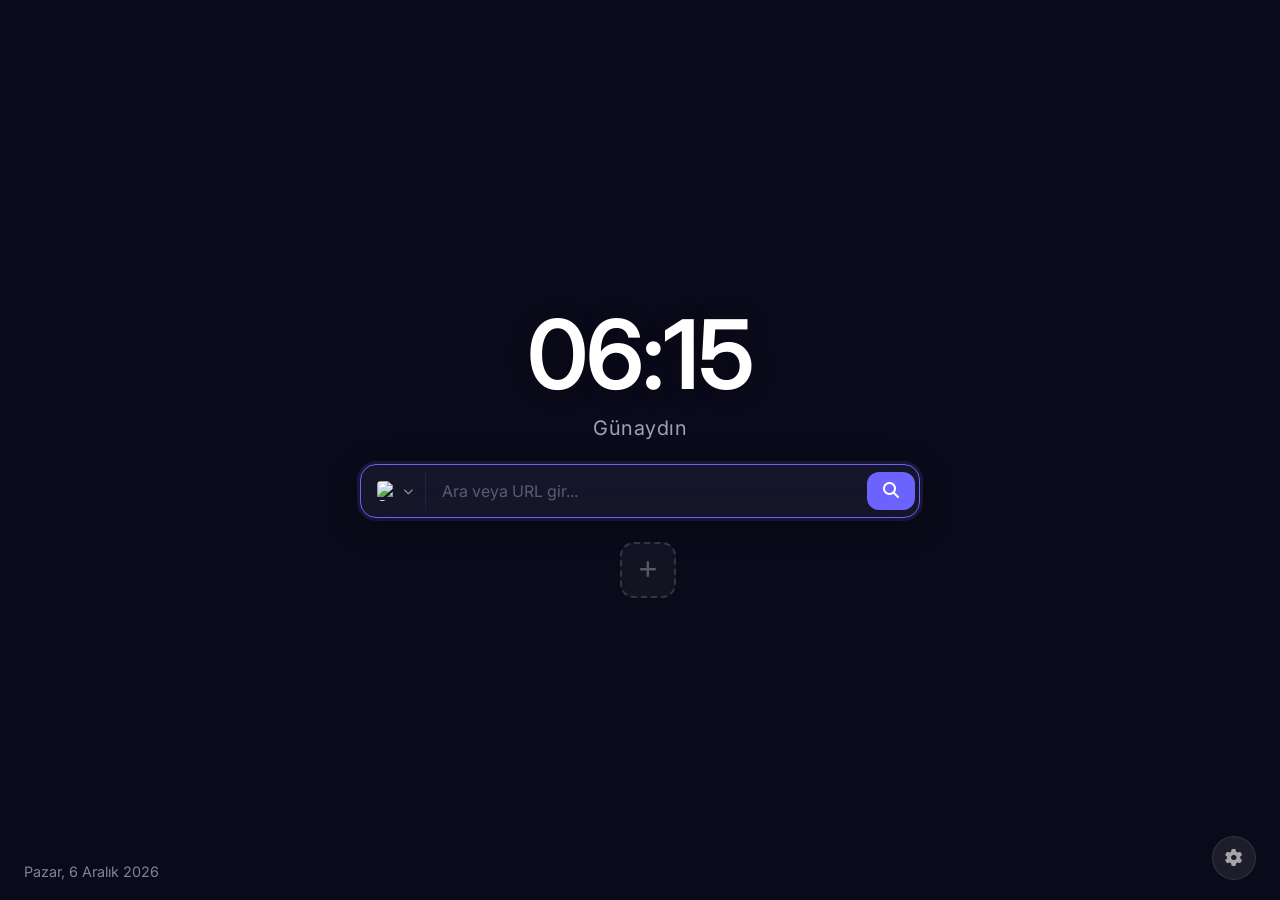
==== index.html @ 014dd5d4 "Add files via upload" ====
<!DOCTYPE html>
<html lang="tr">
<head>
    <meta charset="UTF-8">
    <meta name="viewport" content="width=device-width, initial-scale=1.0">
    <title>Yeni Sekme</title>
    <link rel="stylesheet" href="css/style.css">
    <link rel="preconnect" href="https://fonts.googleapis.com">
    <link rel="preconnect" href="https://fonts.gstatic.com" crossorigin>
    <link href="https://fonts.googleapis.com/css2?family=Inter:wght@300;400;500;600;700&family=Poppins:wght@300;400;500;600;700&family=Roboto:wght@300;400;500;700&family=Montserrat:wght@300;400;500;600;700&family=Open+Sans:wght@300;400;500;600;700&family=Fira+Code:wght@300;400;500;600;700&display=swap" rel="stylesheet">
    <link rel="stylesheet" href="https://cdnjs.cloudflare.com/ajax/libs/font-awesome/6.5.1/css/all.min.css">
</head>
<body>
    <!-- Background Overlay -->
    <div id="bg-overlay"></div>

    <!-- Main Content -->
    <main id="main-content">
        <!-- Clock -->
        <div id="clock-container" class="draggable-section" data-section="clock">
            <div id="clock"></div>
            <div id="greeting"></div>
        </div>

        <!-- Search Bar -->
        <div id="search-container" class="draggable-section" data-section="search">
            <div id="search-wrapper">
                <div id="engine-selector">
                    <button id="engine-btn" title="Arama motorunu değiştir">
                        <img id="engine-icon" src="" alt="Search Engine">
                        <i class="fas fa-chevron-down"></i>
                    </button>
                    <div id="engine-dropdown">
                        <div class="engine-option" data-engine="google">
                            <img src="https://www.google.com/favicon.ico" alt="Google">
                            <span>Google</span>
                        </div>
                        <div class="engine-option" data-engine="brave">
                            <img src="https://brave.com/static-assets/images/brave-favicon.png" alt="Brave">
                            <span>Brave</span>
                        </div>
                        <div class="engine-option" data-engine="bing">
                            <img src="https://www.bing.com/favicon.ico" alt="Bing">
                            <span>Bing</span>
                        </div>
                        <div class="engine-option" data-engine="yandex">
                            <img src="https://yandex.com/favicon.ico" alt="Yandex">
                            <span>Yandex</span>
                        </div>
                    </div>
                </div>
                <input type="text" id="search-input" placeholder="Ara veya URL gir..." autocomplete="off" autofocus>
                <button id="search-btn" title="Ara">
                    <i class="fas fa-search"></i>
                </button>
            </div>
        </div>

        <!-- Quick Access Links -->
        <div id="quick-links-container" class="draggable-section" data-section="links">
            <div id="quick-links"></div>
            <button id="add-link-btn" title="Hızlı erişim linki ekle">
                <i class="fas fa-plus"></i>
            </button>
        </div>
    </main>

    <!-- Date (Bottom Left) -->
    <div id="date-container">
        <div id="date"></div>
    </div>

    <!-- Settings Button (Bottom Right) -->
    <button id="settings-btn" title="Özelleştir">
        <i class="fas fa-cog"></i>
    </button>

    <!-- Add Link Modal -->
    <div id="link-modal" class="modal-overlay">
        <div class="modal">
            <div class="modal-header">
                <h3><i class="fas fa-link"></i> Hızlı Erişim Ekle</h3>
                <button class="modal-close" data-modal="link-modal"><i class="fas fa-times"></i></button>
            </div>
            <div class="modal-body">
                <div class="form-group">
                    <label for="link-name">İsim</label>
                    <input type="text" id="link-name" placeholder="Örn: YouTube">
                </div>
                <div class="form-group">
                    <label for="link-url">URL</label>
                    <input type="url" id="link-url" placeholder="Örn: https://youtube.com">
                </div>
            </div>
            <div class="modal-footer">
                <button class="btn btn-secondary" data-modal="link-modal">İptal</button>
                <button class="btn btn-primary" id="save-link-btn">Kaydet</button>
            </div>
        </div>
    </div>

    <!-- Edit Link Modal -->
    <div id="edit-link-modal" class="modal-overlay">
        <div class="modal">
            <div class="modal-header">
                <h3><i class="fas fa-edit"></i> Linki Düzenle</h3>
                <button class="modal-close" data-modal="edit-link-modal"><i class="fas fa-times"></i></button>
            </div>
            <div class="modal-body">
                <div class="form-group">
                    <label for="edit-link-name">İsim</label>
                    <input type="text" id="edit-link-name" placeholder="Örn: YouTube">
                </div>
                <div class="form-group">
                    <label for="edit-link-url">URL</label>
                    <input type="url" id="edit-link-url" placeholder="Örn: https://youtube.com">
                </div>
                <input type="hidden" id="edit-link-index">
            </div>
            <div class="modal-footer">
                <button class="btn btn-danger" id="delete-link-btn"><i class="fas fa-trash"></i> Sil</button>
                <div class="modal-footer-right">
                    <button class="btn btn-secondary" data-modal="edit-link-modal">İptal</button>
                    <button class="btn btn-primary" id="update-link-btn">Güncelle</button>
                </div>
            </div>
        </div>
    </div>

    <!-- Settings Panel -->
    <div id="settings-overlay" class="modal-overlay">
        <div id="settings-panel">
            <div class="settings-header">
                <h2><i class="fas fa-palette"></i> Özelleştir</h2>
                <button class="modal-close" data-modal="settings-overlay"><i class="fas fa-times"></i></button>
            </div>

            <!-- Settings Tabs -->
            <div class="settings-tabs">
                <button class="settings-tab active" data-tab="background">
                    <i class="fas fa-image"></i> Arka Plan
                </button>
                <button class="settings-tab" data-tab="fonts">
                    <i class="fas fa-font"></i> Yazı Tipi
                </button>
                <button class="settings-tab" data-tab="colors">
                    <i class="fas fa-droplet"></i> Renkler
                </button>
                <button class="settings-tab" data-tab="layout">
                    <i class="fas fa-grip"></i> Düzen
                </button>
            </div>

            <!-- Settings Content -->
            <div class="settings-content">
                <!-- Background Tab -->
                <div class="settings-tab-content active" id="tab-background">
                    <div class="setting-group">
                        <label class="setting-label">Arka Plan Türü</label>
                        <div class="bg-type-selector">
                            <button class="bg-type-btn active" data-bg-type="solid">Düz Renk</button>
                            <button class="bg-type-btn" data-bg-type="gradient">Gradyan</button>
                            <button class="bg-type-btn" data-bg-type="image">Resim</button>
                        </div>
                    </div>

                    <!-- Solid Color -->
                    <div class="setting-group bg-option" id="bg-solid-options">
                        <label class="setting-label">Arka Plan Rengi</label>
                        <div class="color-picker-row">
                            <input type="color" id="bg-color" value="#0a0a1a">
                            <input type="text" class="color-text" id="bg-color-text" value="#0a0a1a">
                        </div>
                    </div>

                    <!-- Gradient -->
                    <div class="setting-group bg-option hidden" id="bg-gradient-options">
                        <label class="setting-label">Gradyan Renkleri</label>
                        <div class="color-picker-row">
                            <label class="color-sub-label">Başlangıç</label>
                            <input type="color" id="gradient-start" value="#0a0a1a">
                            <input type="text" class="color-text" id="gradient-start-text" value="#0a0a1a">
                        </div>
                        <div class="color-picker-row">
                            <label class="color-sub-label">Bitiş</label>
                            <input type="color" id="gradient-end" value="#1a1a3e">
                            <input type="text" class="color-text" id="gradient-end-text" value="#1a1a3e">
                        </div>
                        <div class="setting-sub-group">
                            <label class="setting-label">Gradyan Yönü</label>
                            <select id="gradient-direction">
                                <option value="to bottom">Yukarıdan Aşağıya</option>
                                <option value="to right">Soldan Sağa</option>
                                <option value="to bottom right">Çapraz (Sağ Alt)</option>
                                <option value="to bottom left">Çapraz (Sol Alt)</option>
                                <option value="circle">Dairesel</option>
                            </select>
                        </div>
                    </div>

                    <!-- Image -->
                    <div class="setting-group bg-option hidden" id="bg-image-options">
                        <label class="setting-label">Bilgisayardan Resim Seç</label>
                        <div class="file-upload-area" id="file-upload-area">
                            <i class="fas fa-cloud-upload-alt"></i>
                            <p>Resim seçmek için tıklayın veya sürükleyin</p>
                            <input type="file" id="bg-image-input" accept="image/*">
                        </div>
                        <div id="bg-image-preview" class="hidden">
                            <img id="bg-preview-img" src="" alt="Preview">
                            <button id="remove-bg-image" class="btn btn-danger btn-sm">
                                <i class="fas fa-trash"></i> Resmi Kaldır
                            </button>
                        </div>
                        <div class="setting-sub-group">
                            <label class="setting-label">Resim Opaklığı</label>
                            <div class="range-row">
                                <input type="range" id="bg-image-opacity" min="0" max="100" value="100">
                                <span id="bg-image-opacity-value">100%</span>
                            </div>
                        </div>
                        <div class="setting-sub-group">
                            <label class="setting-label">Resim Karartma</label>
                            <div class="range-row">
                                <input type="range" id="bg-image-blur" min="0" max="20" value="0">
                                <span id="bg-image-blur-value">0px</span>
                            </div>
                        </div>
                    </div>

                    <!-- Preset Backgrounds -->
                    <div class="setting-group">
                        <label class="setting-label">Hazır Arka Planlar</label>
                        <div class="preset-grid" id="preset-backgrounds">
                            <div class="preset-item" data-preset="gradient" data-start="#0f0c29" data-end="#302b63" data-dir="to bottom right" style="background: linear-gradient(to bottom right, #0f0c29, #302b63)"></div>
                            <div class="preset-item" data-preset="gradient" data-start="#000428" data-end="#004e92" data-dir="to bottom" style="background: linear-gradient(to bottom, #000428, #004e92)"></div>
                            <div class="preset-item" data-preset="gradient" data-start="#1a1a2e" data-end="#16213e" data-dir="to bottom" style="background: linear-gradient(to bottom, #1a1a2e, #16213e)"></div>
                            <div class="preset-item" data-preset="gradient" data-start="#2c3e50" data-end="#3498db" data-dir="to bottom right" style="background: linear-gradient(to bottom right, #2c3e50, #3498db)"></div>
                            <div class="preset-item" data-preset="gradient" data-start="#141e30" data-end="#243b55" data-dir="to bottom" style="background: linear-gradient(to bottom, #141e30, #243b55)"></div>
                            <div class="preset-item" data-preset="gradient" data-start="#0f2027" data-end="#2c5364" data-dir="to bottom right" style="background: linear-gradient(to bottom right, #0f2027, #2c5364)"></div>
                            <div class="preset-item" data-preset="gradient" data-start="#232526" data-end="#414345" data-dir="to bottom" style="background: linear-gradient(to bottom, #232526, #414345)"></div>
                            <div class="preset-item" data-preset="gradient" data-start="#1f1c2c" data-end="#928dab" data-dir="to bottom right" style="background: linear-gradient(to bottom right, #1f1c2c, #928dab)"></div>
                            <div class="preset-item" data-preset="gradient" data-start="#e53935" data-end="#e35d5b" data-dir="to bottom right" style="background: linear-gradient(to bottom right, #e53935, #e35d5b)"></div>
                            <div class="preset-item" data-preset="gradient" data-start="#1d976c" data-end="#93f9b9" data-dir="to bottom right" style="background: linear-gradient(to bottom right, #1d976c, #93f9b9)"></div>
                            <div class="preset-item" data-preset="gradient" data-start="#c94b4b" data-end="#4b134f" data-dir="to bottom right" style="background: linear-gradient(to bottom right, #c94b4b, #4b134f)"></div>
                            <div class="preset-item" data-preset="gradient" data-start="#f12711" data-end="#f5af19" data-dir="to bottom right" style="background: linear-gradient(to bottom right, #f12711, #f5af19)"></div>
                        </div>
                    </div>
                </div>

                <!-- Fonts Tab -->
                <div class="settings-tab-content" id="tab-fonts">
                    <div class="setting-group">
                        <label class="setting-label">Yazı Tipi</label>
                        <select id="font-family">
                            <option value="'Inter', sans-serif">Inter</option>
                            <option value="'Poppins', sans-serif">Poppins</option>
                            <option value="'Roboto', sans-serif">Roboto</option>
                            <option value="'Montserrat', sans-serif">Montserrat</option>
                            <option value="'Open Sans', sans-serif">Open Sans</option>
                            <option value="'Fira Code', monospace">Fira Code</option>
                            <option value="system-ui, sans-serif">System UI</option>
                        </select>
                    </div>
                    <div class="setting-group">
                        <label class="setting-label">Saat Boyutu</label>
                        <div class="range-row">
                            <input type="range" id="clock-size" min="40" max="160" value="96">
                            <span id="clock-size-value">96px</span>
                        </div>
                    </div>
                    <div class="setting-group">
                        <label class="setting-label">Saat Ağırlığı</label>
                        <select id="clock-weight">
                            <option value="300">İnce (300)</option>
                            <option value="400">Normal (400)</option>
                            <option value="500">Orta (500)</option>
                            <option value="600" selected>Yarı Kalın (600)</option>
                            <option value="700">Kalın (700)</option>
                        </select>
                    </div>
                    <div class="setting-group">
                        <label class="setting-label">Selamlama Mesajı Göster</label>
                        <label class="toggle-switch">
                            <input type="checkbox" id="show-greeting" checked>
                            <span class="toggle-slider"></span>
                        </label>
                    </div>
                    <div class="setting-group">
                        <label class="setting-label">24 Saat Formatı</label>
                        <label class="toggle-switch">
                            <input type="checkbox" id="time-format-24" checked>
                            <span class="toggle-slider"></span>
                        </label>
                    </div>
                    <div class="setting-group">
                        <label class="setting-label">Saniyeleri Göster</label>
                        <label class="toggle-switch">
                            <input type="checkbox" id="show-seconds">
                            <span class="toggle-slider"></span>
                        </label>
                    </div>
                </div>

                <!-- Colors Tab -->
                <div class="settings-tab-content" id="tab-colors">
                    <div class="setting-group">
                        <label class="setting-label">Saat Rengi</label>
                        <div class="color-picker-row">
                            <input type="color" id="clock-color" value="#ffffff">
                            <input type="text" class="color-text" id="clock-color-text" value="#ffffff">
                        </div>
                    </div>
                    <div class="setting-group">
                        <label class="setting-label">Selamlama Rengi</label>
                        <div class="color-picker-row">
                            <input type="color" id="greeting-color" value="#a0a0b8">
                            <input type="text" class="color-text" id="greeting-color-text" value="#a0a0b8">
                        </div>
                    </div>
                    <div class="setting-group">
                        <label class="setting-label">Arama Çubuğu Arka Plan</label>
                        <div class="color-picker-row">
                            <input type="color" id="search-bg-color" value="#1a1a2e">
                            <input type="text" class="color-text" id="search-bg-color-text" value="#1a1a2e">
                        </div>
                    </div>
                    <div class="setting-group">
                        <label class="setting-label">Arama Çubuğu Kenarlık</label>
                        <div class="color-picker-row">
                            <input type="color" id="search-border-color" value="#2a2a4a">
                            <input type="text" class="color-text" id="search-border-color-text" value="#2a2a4a">
                        </div>
                    </div>
                    <div class="setting-group">
                        <label class="setting-label">Arama Yazı Rengi</label>
                        <div class="color-picker-row">
                            <input type="color" id="search-text-color" value="#e0e0e8">
                            <input type="text" class="color-text" id="search-text-color-text" value="#e0e0e8">
                        </div>
                    </div>
                    <div class="setting-group">
                        <label class="setting-label">Hızlı Erişim Arka Plan</label>
                        <div class="color-picker-row">
                            <input type="color" id="link-bg-color" value="#1a1a2e">
                            <input type="text" class="color-text" id="link-bg-color-text" value="#1a1a2e">
                        </div>
                    </div>
                    <div class="setting-group">
                        <label class="setting-label">Hızlı Erişim Yazı Rengi</label>
                        <div class="color-picker-row">
                            <input type="color" id="link-text-color" value="#c0c0d0">
                            <input type="text" class="color-text" id="link-text-color-text" value="#c0c0d0">
                        </div>
                    </div>
                    <div class="setting-group">
                        <label class="setting-label">Tarih Rengi</label>
                        <div class="color-picker-row">
                            <input type="color" id="date-color" value="#a0a0b8">
                            <input type="text" class="color-text" id="date-color-text" value="#a0a0b8">
                        </div>
                    </div>
                    <div class="setting-group">
                        <label class="setting-label">Vurgu Rengi</label>
                        <div class="color-picker-row">
                            <input type="color" id="accent-color" value="#6c63ff">
                            <input type="text" class="color-text" id="accent-color-text" value="#6c63ff">
                        </div>
                    </div>
                    <hr class="setting-divider">
                    <button class="btn btn-secondary btn-full" id="reset-colors-btn">
                        <i class="fas fa-undo"></i> Renkleri Sıfırla
                    </button>
                </div>

                <!-- Layout Tab -->
                <div class="settings-tab-content" id="tab-layout">
                    <div class="setting-group">
                        <label class="setting-label">İçerik Hizalama</label>
                        <select id="content-align">
                            <option value="center" selected>Orta</option>
                            <option value="flex-start">Üst</option>
                            <option value="flex-end">Alt</option>
                        </select>
                    </div>
                    <div class="setting-group">
                        <label class="setting-label">Saat Konumu</label>
                        <select id="clock-position">
                            <option value="above" selected>Arama Üstünde</option>
                            <option value="below">Arama Altında</option>
                        </select>
                    </div>
                    <div class="setting-group">
                        <label class="setting-label">Hızlı Erişimler Konumu</label>
                        <select id="links-position">
                            <option value="below-search" selected>Aramanın Altında</option>
                            <option value="bottom">Sayfanın Altında</option>
                        </select>
                    </div>
                    <div class="setting-group">
                        <label class="setting-label">Arama Çubuğu Genişliği</label>
                        <div class="range-row">
                            <input type="range" id="search-width" min="300" max="800" value="560">
                            <span id="search-width-value">560px</span>
                        </div>
                    </div>
                    <div class="setting-group">
                        <label class="setting-label">Tarihi Göster</label>
                        <label class="toggle-switch">
                            <input type="checkbox" id="show-date" checked>
                            <span class="toggle-slider"></span>
                        </label>
                    </div>
                    <hr class="setting-divider">
                    <button class="btn btn-danger btn-full" id="reset-all-btn">
                        <i class="fas fa-trash-alt"></i> Tüm Ayarları Sıfırla
                    </button>
                </div>
            </div>
        </div>
    </div>

    <script src="js/script.js"></script>
</body>
</html>
---- css/style.css ----
/* ========================================
   CSS Variables (Defaults)
   ======================================== */
:root {
    --bg-color: #0a0a1a;
    --clock-color: #ffffff;
    --greeting-color: #a0a0b8;
    --search-bg: rgba(26, 26, 46, 0.8);
    --search-border: rgba(42, 42, 74, 0.6);
    --search-text: #e0e0e8;
    --link-bg: rgba(26, 26, 46, 0.7);
    --link-text: #c0c0d0;
    --date-color: #a0a0b8;
    --accent-color: #6c63ff;
    --accent-hover: #5a52e0;
    --font-family: 'Inter', sans-serif;
    --clock-size: 96px;
    --clock-weight: 600;
    --search-width: 560px;
    --modal-bg: rgba(16, 16, 32, 0.95);
    --settings-bg: rgba(16, 16, 32, 0.98);
    --danger-color: #e74c3c;
    --danger-hover: #c0392b;
}

/* ========================================
   Reset & Base
   ======================================== */
*, *::before, *::after {
    margin: 0;
    padding: 0;
    box-sizing: border-box;
}

html, body {
    height: 100%;
    overflow: hidden;
}

body {
    font-family: var(--font-family);
    background-color: var(--bg-color);
    color: #fff;
    display: flex;
    flex-direction: column;
    position: relative;
    user-select: none;
}

/* ========================================
   Background
   ======================================== */
#bg-overlay {
    position: fixed;
    inset: 0;
    z-index: 0;
    pointer-events: none;
    background-size: cover;
    background-position: center;
    background-repeat: no-repeat;
    transition: opacity 0.5s ease;
}

/* ========================================
   Main Content
   ======================================== */
#main-content {
    position: relative;
    z-index: 1;
    flex: 1;
    display: flex;
    flex-direction: column;
    align-items: center;
    justify-content: center;
    gap: 24px;
    padding: 40px 20px;
    min-height: 100vh;
}

/* ========================================
   Clock
   ======================================== */
#clock-container {
    text-align: center;
}

#clock {
    font-size: var(--clock-size);
    font-weight: var(--clock-weight);
    color: var(--clock-color);
    line-height: 1.1;
    letter-spacing: -2px;
    text-shadow: 0 2px 20px rgba(0, 0, 0, 0.3);
    transition: font-size 0.3s ease, color 0.3s ease;
}

#greeting {
    font-size: 1.25rem;
    color: var(--greeting-color);
    margin-top: 8px;
    font-weight: 400;
    letter-spacing: 0.5px;
    transition: color 0.3s ease;
}

/* ========================================
   Search Bar
   ======================================== */
#search-container {
    width: 100%;
    max-width: var(--search-width);
    transition: max-width 0.3s ease;
}

#search-wrapper {
    display: flex;
    align-items: center;
    background: var(--search-bg);
    border: 1px solid var(--search-border);
    border-radius: 16px;
    padding: 4px;
    backdrop-filter: blur(20px);
    -webkit-backdrop-filter: blur(20px);
    transition: border-color 0.3s ease, box-shadow 0.3s ease, background 0.3s ease;
}

#search-wrapper:focus-within {
    border-color: var(--accent-color);
    box-shadow: 0 0 0 3px rgba(108, 99, 255, 0.15), 0 8px 32px rgba(0, 0, 0, 0.3);
}

/* Engine Selector */
#engine-selector {
    position: relative;
}

#engine-btn {
    display: flex;
    align-items: center;
    gap: 6px;
    padding: 10px 12px;
    background: transparent;
    border: none;
    border-right: 1px solid var(--search-border);
    cursor: pointer;
    color: var(--search-text);
    border-radius: 12px 0 0 12px;
    transition: background 0.2s ease;
}

#engine-btn:hover {
    background: rgba(255, 255, 255, 0.05);
}

#engine-btn img {
    width: 20px;
    height: 20px;
    border-radius: 4px;
}

#engine-btn .fa-chevron-down {
    font-size: 10px;
    opacity: 0.6;
    transition: transform 0.2s ease;
}

#engine-selector.open #engine-btn .fa-chevron-down {
    transform: rotate(180deg);
}

#engine-dropdown {
    position: absolute;
    top: calc(100% + 8px);
    left: 0;
    background: var(--modal-bg);
    border: 1px solid var(--search-border);
    border-radius: 12px;
    padding: 6px;
    min-width: 180px;
    opacity: 0;
    visibility: hidden;
    transform: translateY(-8px);
    transition: all 0.2s ease;
    z-index: 100;
    backdrop-filter: blur(20px);
    -webkit-backdrop-filter: blur(20px);
    box-shadow: 0 8px 32px rgba(0, 0, 0, 0.4);
}

#engine-selector.open #engine-dropdown {
    opacity: 1;
    visibility: visible;
    transform: translateY(0);
}

.engine-option {
    display: flex;
    align-items: center;
    gap: 10px;
    padding: 10px 14px;
    border-radius: 8px;
    cursor: pointer;
    transition: background 0.2s ease;
    color: var(--search-text);
    font-size: 0.9rem;
}

.engine-option:hover {
    background: rgba(255, 255, 255, 0.08);
}

.engine-option.active {
    background: rgba(108, 99, 255, 0.2);
}

.engine-option img {
    width: 18px;
    height: 18px;
    border-radius: 4px;
}

/* Search Input */
#search-input {
    flex: 1;
    padding: 12px 16px;
    background: transparent;
    border: none;
    outline: none;
    color: var(--search-text);
    font-size: 1rem;
    font-family: var(--font-family);
}

#search-input::placeholder {
    color: rgba(160, 160, 184, 0.5);
}

#search-btn {
    padding: 10px 16px;
    background: var(--accent-color);
    border: none;
    border-radius: 12px;
    color: #fff;
    cursor: pointer;
    font-size: 1rem;
    transition: background 0.2s ease, transform 0.1s ease;
}

#search-btn:hover {
    background: var(--accent-hover);
}

#search-btn:active {
    transform: scale(0.95);
}

/* ========================================
   Quick Access Links
   ======================================== */
#quick-links-container {
    display: flex;
    align-items: center;
    justify-content: center;
    flex-wrap: wrap;
    gap: 16px;
    max-width: 700px;
}

#quick-links {
    display: flex;
    flex-wrap: wrap;
    gap: 16px;
    justify-content: center;
}

.quick-link {
    display: flex;
    flex-direction: column;
    align-items: center;
    gap: 8px;
    text-decoration: none;
    padding: 14px 18px;
    border-radius: 14px;
    background: var(--link-bg);
    border: 1px solid rgba(255, 255, 255, 0.06);
    backdrop-filter: blur(10px);
    -webkit-backdrop-filter: blur(10px);
    transition: all 0.25s ease;
    cursor: pointer;
    min-width: 90px;
    position: relative;
}

.quick-link:hover {
    background: rgba(255, 255, 255, 0.1);
    transform: translateY(-3px);
    box-shadow: 0 8px 24px rgba(0, 0, 0, 0.3);
}

.quick-link-icon {
    width: 36px;
    height: 36px;
    border-radius: 10px;
    display: flex;
    align-items: center;
    justify-content: center;
    font-size: 1.2rem;
    background: rgba(255, 255, 255, 0.08);
    overflow: hidden;
}

.quick-link-icon img {
    width: 24px;
    height: 24px;
    border-radius: 4px;
}

.quick-link-name {
    font-size: 0.75rem;
    color: var(--link-text);
    white-space: nowrap;
    max-width: 80px;
    overflow: hidden;
    text-overflow: ellipsis;
}

.quick-link-edit {
    position: absolute;
    top: 4px;
    right: 4px;
    width: 22px;
    height: 22px;
    border-radius: 50%;
    background: rgba(0, 0, 0, 0.6);
    border: none;
    color: #fff;
    font-size: 10px;
    cursor: pointer;
    display: flex;
    align-items: center;
    justify-content: center;
    opacity: 0;
    transition: opacity 0.2s ease;
}

.quick-link:hover .quick-link-edit {
    opacity: 1;
}

/* Add Link Button */
#add-link-btn {
    width: 56px;
    height: 56px;
    border-radius: 14px;
    background: rgba(255, 255, 255, 0.04);
    border: 2px dashed rgba(255, 255, 255, 0.15);
    color: rgba(255, 255, 255, 0.3);
    font-size: 1.2rem;
    cursor: pointer;
    transition: all 0.25s ease;
    display: flex;
    align-items: center;
    justify-content: center;
}

#add-link-btn:hover {
    border-color: var(--accent-color);
    color: var(--accent-color);
    background: rgba(108, 99, 255, 0.08);
}

/* ========================================
   Date
   ======================================== */
#date-container {
    position: fixed;
    bottom: 20px;
    left: 24px;
    z-index: 2;
    transition: opacity 0.3s ease;
}

#date {
    font-size: 0.9rem;
    color: var(--date-color);
    font-weight: 400;
    opacity: 0.8;
}

/* ========================================
   Settings Button
   ======================================== */
#settings-btn {
    position: fixed;
    bottom: 20px;
    right: 24px;
    z-index: 2;
    width: 44px;
    height: 44px;
    border-radius: 50%;
    background: rgba(255, 255, 255, 0.08);
    border: 1px solid rgba(255, 255, 255, 0.1);
    color: rgba(255, 255, 255, 0.6);
    font-size: 1.1rem;
    cursor: pointer;
    backdrop-filter: blur(10px);
    -webkit-backdrop-filter: blur(10px);
    transition: all 0.3s ease;
    display: flex;
    align-items: center;
    justify-content: center;
}

#settings-btn:hover {
    background: rgba(255, 255, 255, 0.15);
    color: #fff;
    transform: rotate(45deg);
}

/* ========================================
   Modal Overlay
   ======================================== */
.modal-overlay {
    position: fixed;
    inset: 0;
    z-index: 1000;
    background: rgba(0, 0, 0, 0.6);
    display: flex;
    align-items: center;
    justify-content: center;
    opacity: 0;
    visibility: hidden;
    transition: all 0.3s ease;
    backdrop-filter: blur(4px);
    -webkit-backdrop-filter: blur(4px);
}

.modal-overlay.active {
    opacity: 1;
    visibility: visible;
}

.modal {
    background: var(--modal-bg);
    border: 1px solid rgba(255, 255, 255, 0.08);
    border-radius: 20px;
    padding: 28px;
    width: 90%;
    max-width: 440px;
    transform: scale(0.9) translateY(20px);
    transition: transform 0.3s ease;
    box-shadow: 0 24px 64px rgba(0, 0, 0, 0.5);
}

.modal-overlay.active .modal {
    transform: scale(1) translateY(0);
}

.modal-header {
    display: flex;
    align-items: center;
    justify-content: space-between;
    margin-bottom: 24px;
}

.modal-header h3 {
    font-size: 1.15rem;
    font-weight: 600;
    display: flex;
    align-items: center;
    gap: 10px;
}

.modal-header h3 i {
    color: var(--accent-color);
}

.modal-close {
    width: 32px;
    height: 32px;
    border-radius: 50%;
    background: rgba(255, 255, 255, 0.06);
    border: none;
    color: rgba(255, 255, 255, 0.5);
    cursor: pointer;
    display: flex;
    align-items: center;
    justify-content: center;
    transition: all 0.2s ease;
}

.modal-close:hover {
    background: rgba(255, 255, 255, 0.12);
    color: #fff;
}

.modal-body {
    display: flex;
    flex-direction: column;
    gap: 18px;
}

.modal-footer {
    display: flex;
    align-items: center;
    justify-content: space-between;
    margin-top: 24px;
    gap: 10px;
}

.modal-footer-right {
    display: flex;
    gap: 10px;
}

/* ========================================
   Form Elements
   ======================================== */
.form-group {
    display: flex;
    flex-direction: column;
    gap: 6px;
}

.form-group label {
    font-size: 0.8rem;
    color: rgba(255, 255, 255, 0.5);
    font-weight: 500;
    text-transform: uppercase;
    letter-spacing: 0.5px;
}

.form-group input[type="text"],
.form-group input[type="url"] {
    padding: 12px 16px;
    background: rgba(255, 255, 255, 0.06);
    border: 1px solid rgba(255, 255, 255, 0.1);
    border-radius: 10px;
    color: #fff;
    font-size: 0.95rem;
    font-family: var(--font-family);
    outline: none;
    transition: border-color 0.2s ease;
}

.form-group input:focus {
    border-color: var(--accent-color);
}

/* Buttons */
.btn {
    padding: 10px 20px;
    border: none;
    border-radius: 10px;
    font-size: 0.9rem;
    font-weight: 500;
    cursor: pointer;
    font-family: var(--font-family);
    transition: all 0.2s ease;
    display: flex;
    align-items: center;
    gap: 6px;
}

.btn-primary {
    background: var(--accent-color);
    color: #fff;
}

.btn-primary:hover {
    background: var(--accent-hover);
}

.btn-secondary {
    background: rgba(255, 255, 255, 0.08);
    color: rgba(255, 255, 255, 0.7);
}

.btn-secondary:hover {
    background: rgba(255, 255, 255, 0.14);
    color: #fff;
}

.btn-danger {
    background: rgba(231, 76, 60, 0.2);
    color: var(--danger-color);
}

.btn-danger:hover {
    background: rgba(231, 76, 60, 0.35);
}

.btn-sm {
    padding: 6px 14px;
    font-size: 0.8rem;
}

.btn-full {
    width: 100%;
    justify-content: center;
}

/* ========================================
   Settings Panel
   ======================================== */
#settings-panel {
    background: var(--settings-bg);
    border: 1px solid rgba(255, 255, 255, 0.06);
    border-radius: 24px;
    width: 90%;
    max-width: 500px;
    max-height: 85vh;
    display: flex;
    flex-direction: column;
    transform: scale(0.9) translateY(20px);
    transition: transform 0.3s ease;
    box-shadow: 0 24px 64px rgba(0, 0, 0, 0.5);
    overflow: hidden;
}

.modal-overlay.active #settings-panel {
    transform: scale(1) translateY(0);
}

.settings-header {
    display: flex;
    align-items: center;
    justify-content: space-between;
    padding: 24px 28px 16px;
}

.settings-header h2 {
    font-size: 1.3rem;
    font-weight: 600;
    display: flex;
    align-items: center;
    gap: 10px;
}

.settings-header h2 i {
    color: var(--accent-color);
}

/* Settings Tabs */
.settings-tabs {
    display: flex;
    padding: 0 20px;
    gap: 4px;
    border-bottom: 1px solid rgba(255, 255, 255, 0.06);
}

.settings-tab {
    padding: 12px 16px;
    background: transparent;
    border: none;
    border-bottom: 2px solid transparent;
    color: rgba(255, 255, 255, 0.4);
    font-size: 0.85rem;
    font-weight: 500;
    cursor: pointer;
    font-family: var(--font-family);
    transition: all 0.2s ease;
    display: flex;
    align-items: center;
    gap: 6px;
}

.settings-tab:hover {
    color: rgba(255, 255, 255, 0.7);
}

.settings-tab.active {
    color: var(--accent-color);
    border-bottom-color: var(--accent-color);
}

/* Settings Content */
.settings-content {
    padding: 20px 28px 28px;
    overflow-y: auto;
    flex: 1;
}

.settings-content::-webkit-scrollbar {
    width: 6px;
}

.settings-content::-webkit-scrollbar-track {
    background: transparent;
}

.settings-content::-webkit-scrollbar-thumb {
    background: rgba(255, 255, 255, 0.1);
    border-radius: 3px;
}

.settings-tab-content {
    display: none;
    flex-direction: column;
    gap: 20px;
}

.settings-tab-content.active {
    display: flex;
}

/* Setting Groups */
.setting-group {
    display: flex;
    flex-direction: column;
    gap: 10px;
}

.setting-label {
    font-size: 0.85rem;
    color: rgba(255, 255, 255, 0.6);
    font-weight: 500;
}

.setting-sub-group {
    margin-top: 8px;
}

.setting-divider {
    border: none;
    border-top: 1px solid rgba(255, 255, 255, 0.06);
    margin: 4px 0;
}

/* Color Picker Row */
.color-picker-row {
    display: flex;
    align-items: center;
    gap: 10px;
}

.color-picker-row input[type="color"] {
    width: 40px;
    height: 36px;
    border: 2px solid rgba(255, 255, 255, 0.1);
    border-radius: 8px;
    cursor: pointer;
    background: transparent;
    padding: 2px;
}

.color-picker-row input[type="color"]::-webkit-color-swatch-wrapper {
    padding: 0;
}

.color-picker-row input[type="color"]::-webkit-color-swatch {
    border: none;
    border-radius: 4px;
}

.color-text {
    padding: 8px 12px;
    background: rgba(255, 255, 255, 0.06);
    border: 1px solid rgba(255, 255, 255, 0.1);
    border-radius: 8px;
    color: #fff;
    font-family: 'Fira Code', monospace;
    font-size: 0.85rem;
    width: 100px;
    outline: none;
    transition: border-color 0.2s ease;
}

.color-text:focus {
    border-color: var(--accent-color);
}

.color-sub-label {
    font-size: 0.75rem;
    color: rgba(255, 255, 255, 0.4);
    min-width: 60px;
}

/* Select */
select {
    padding: 10px 14px;
    background: rgba(255, 255, 255, 0.06);
    border: 1px solid rgba(255, 255, 255, 0.1);
    border-radius: 10px;
    color: #fff;
    font-size: 0.9rem;
    font-family: var(--font-family);
    outline: none;
    cursor: pointer;
    appearance: none;
    background-image: url("data:image/svg+xml,%3Csvg xmlns='http://www.w3.org/2000/svg' width='12' height='12' viewBox='0 0 12 12'%3E%3Cpath fill='%23888' d='M6 8L1 3h10z'/%3E%3C/svg%3E");
    background-repeat: no-repeat;
    background-position: right 12px center;
    padding-right: 32px;
}

select option {
    background: #1a1a2e;
    color: #fff;
}

/* Range */
.range-row {
    display: flex;
    align-items: center;
    gap: 12px;
}

.range-row input[type="range"] {
    flex: 1;
    height: 4px;
    background: rgba(255, 255, 255, 0.1);
    border-radius: 2px;
    appearance: none;
    outline: none;
}

.range-row input[type="range"]::-webkit-slider-thumb {
    appearance: none;
    width: 18px;
    height: 18px;
    background: var(--accent-color);
    border-radius: 50%;
    cursor: pointer;
    border: 2px solid #fff;
    box-shadow: 0 2px 6px rgba(0, 0, 0, 0.3);
}

.range-row span {
    font-size: 0.8rem;
    color: rgba(255, 255, 255, 0.5);
    min-width: 48px;
    text-align: right;
    font-family: 'Fira Code', monospace;
}

/* Toggle Switch */
.toggle-switch {
    position: relative;
    width: 48px;
    height: 26px;
    cursor: pointer;
}

.toggle-switch input {
    opacity: 0;
    width: 0;
    height: 0;
}

.toggle-slider {
    position: absolute;
    inset: 0;
    background: rgba(255, 255, 255, 0.1);
    border-radius: 13px;
    transition: background 0.3s ease;
}

.toggle-slider::before {
    content: '';
    position: absolute;
    width: 20px;
    height: 20px;
    bottom: 3px;
    left: 3px;
    background: #fff;
    border-radius: 50%;
    transition: transform 0.3s ease;
}

.toggle-switch input:checked + .toggle-slider {
    background: var(--accent-color);
}

.toggle-switch input:checked + .toggle-slider::before {
    transform: translateX(22px);
}

/* Background Type Selector */
.bg-type-selector {
    display: flex;
    gap: 6px;
    background: rgba(255, 255, 255, 0.04);
    border-radius: 10px;
    padding: 4px;
}

.bg-type-btn {
    flex: 1;
    padding: 8px 12px;
    background: transparent;
    border: none;
    border-radius: 8px;
    color: rgba(255, 255, 255, 0.5);
    font-size: 0.8rem;
    font-weight: 500;
    cursor: pointer;
    font-family: var(--font-family);
    transition: all 0.2s ease;
}

.bg-type-btn.active {
    background: var(--accent-color);
    color: #fff;
}

.bg-type-btn:hover:not(.active) {
    color: rgba(255, 255, 255, 0.8);
}

/* File Upload Area */
.file-upload-area {
    border: 2px dashed rgba(255, 255, 255, 0.15);
    border-radius: 14px;
    padding: 30px 20px;
    text-align: center;
    cursor: pointer;
    transition: all 0.3s ease;
    position: relative;
}

.file-upload-area:hover {
    border-color: var(--accent-color);
    background: rgba(108, 99, 255, 0.05);
}

.file-upload-area i {
    font-size: 2rem;
    color: rgba(255, 255, 255, 0.2);
    margin-bottom: 10px;
}

.file-upload-area p {
    font-size: 0.85rem;
    color: rgba(255, 255, 255, 0.4);
}

.file-upload-area input[type="file"] {
    position: absolute;
    inset: 0;
    opacity: 0;
    cursor: pointer;
}

/* Background Preview */
#bg-image-preview {
    text-align: center;
}

#bg-image-preview img {
    max-width: 100%;
    max-height: 120px;
    border-radius: 10px;
    margin-bottom: 10px;
    object-fit: cover;
}

/* Preset Grid */
.preset-grid {
    display: grid;
    grid-template-columns: repeat(4, 1fr);
    gap: 8px;
}

.preset-item {
    aspect-ratio: 16/9;
    border-radius: 10px;
    cursor: pointer;
    border: 2px solid transparent;
    transition: all 0.2s ease;
}

.preset-item:hover {
    border-color: rgba(255, 255, 255, 0.3);
    transform: scale(1.05);
}

.preset-item.active {
    border-color: var(--accent-color);
    box-shadow: 0 0 0 2px var(--accent-color);
}

/* ========================================
   Utility
   ======================================== */
.hidden {
    display: none !important;
}

/* ========================================
   Animations
   ======================================== */
@keyframes fadeIn {
    from {
        opacity: 0;
        transform: translateY(15px);
    }
    to {
        opacity: 1;
        transform: translateY(0);
    }
}

#clock-container {
    animation: fadeIn 0.6s ease 0.1s both;
}

#search-container {
    animation: fadeIn 0.6s ease 0.2s both;
}

#quick-links-container {
    animation: fadeIn 0.6s ease 0.3s both;
}

#date-container {
    animation: fadeIn 0.6s ease 0.4s both;
}

#settings-btn {
    animation: fadeIn 0.6s ease 0.4s both;
}

/* ========================================
   Responsive
   ======================================== */
@media (max-width: 768px) {
    :root {
        --clock-size: 56px;
        --search-width: 100%;
    }

    #main-content {
        padding: 20px 16px;
        gap: 20px;
    }

    #clock {
        letter-spacing: -1px;
    }

    #greeting {
        font-size: 1rem;
    }

    .settings-tabs {
        overflow-x: auto;
    }

    .settings-tab {
        font-size: 0.8rem;
        padding: 10px 12px;
        white-space: nowrap;
    }

    .preset-grid {
        grid-template-columns: repeat(3, 1fr);
    }

    .modal {
        width: 95%;
        padding: 20px;
    }

    #settings-panel {
        width: 95%;
        max-height: 90vh;
    }
}

@media (max-width: 480px) {
    .quick-link {
        min-width: 76px;
        padding: 10px 14px;
    }

    .quick-link-icon {
        width: 30px;
        height: 30px;
        font-size: 1rem;
    }

    .settings-tab i {
        display: none;
    }
}
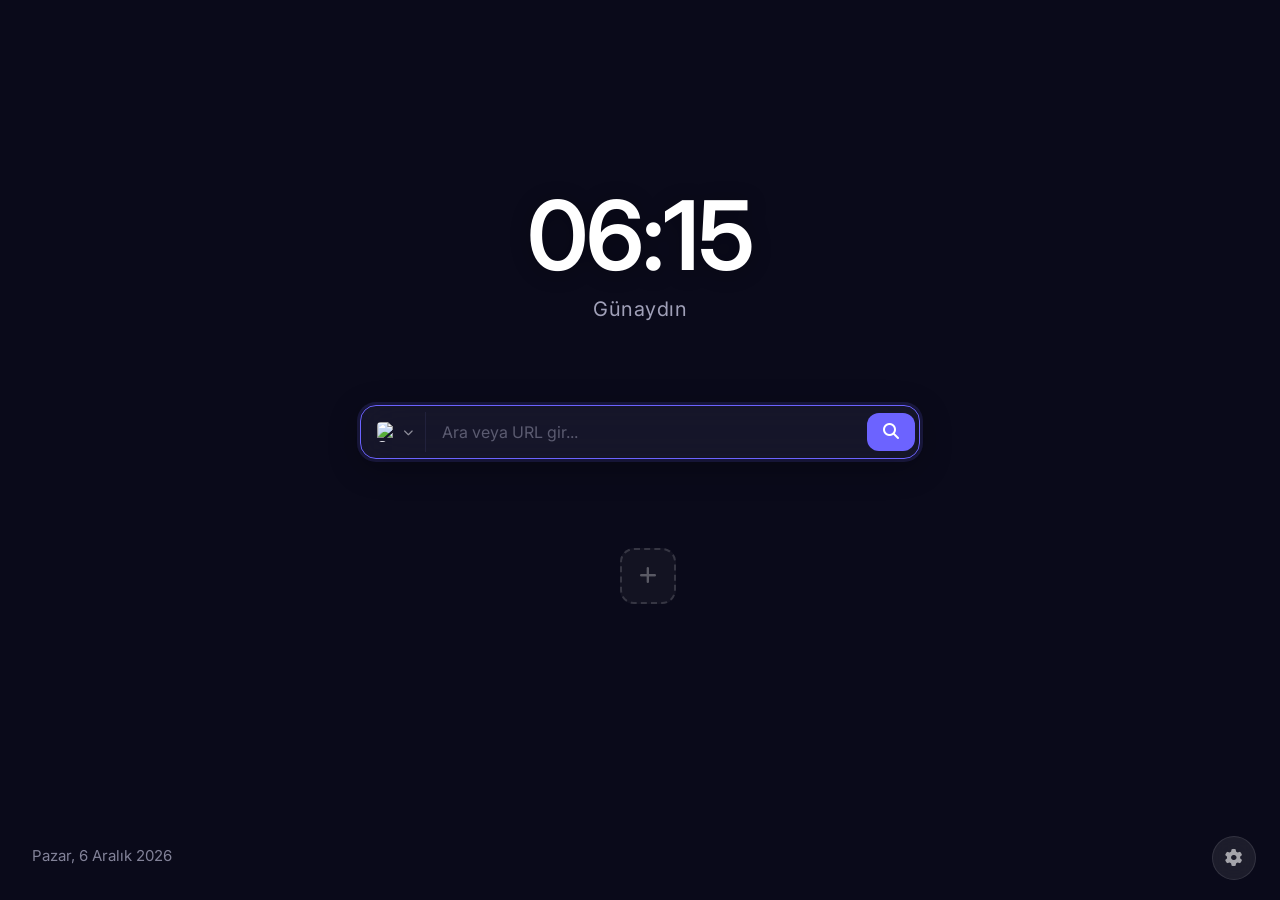
==== commit 29e93ebb: "Add files via upload" ====
--- a/index.html
+++ b/index.html
@@ -4,6 +4,7 @@
     <meta charset="UTF-8">
     <meta name="viewport" content="width=device-width, initial-scale=1.0">
     <title>Yeni Sekme</title>
+    <link rel="icon" type="image/svg+xml" href="favicon.svg">
     <link rel="stylesheet" href="css/style.css">
     <link rel="preconnect" href="https://fonts.googleapis.com">
     <link rel="preconnect" href="https://fonts.gstatic.com" crossorigin>
@@ -140,14 +141,17 @@
                 <button class="settings-tab active" data-tab="background">
                     <i class="fas fa-image"></i> Arka Plan
                 </button>
+                <button class="settings-tab" data-tab="sizes">
+                    <i class="fas fa-expand"></i> Boyutlar
+                </button>
+                <button class="settings-tab" data-tab="positions">
+                    <i class="fas fa-arrows-alt"></i> Konumlar
+                </button>
                 <button class="settings-tab" data-tab="fonts">
-                    <i class="fas fa-font"></i> Yazı Tipi
+                    <i class="fas fa-font"></i> Yazı & Saat
                 </button>
                 <button class="settings-tab" data-tab="colors">
                     <i class="fas fa-droplet"></i> Renkler
-                </button>
-                <button class="settings-tab" data-tab="layout">
-                    <i class="fas fa-grip"></i> Düzen
                 </button>
             </div>
 
@@ -219,12 +223,14 @@
                                 <span id="bg-image-opacity-value">100%</span>
                             </div>
                         </div>
-                        <div class="setting-sub-group">
-                            <label class="setting-label">Resim Karartma</label>
-                            <div class="range-row">
-                                <input type="range" id="bg-image-blur" min="0" max="20" value="0">
-                                <span id="bg-image-blur-value">0px</span>
-                            </div>
+                    </div>
+
+                    <!-- General Background Blur (all types) -->
+                    <div class="setting-group">
+                        <label class="setting-label">Arka Plan Bulanıklığı</label>
+                        <div class="range-row">
+                            <input type="range" id="bg-blur" min="0" max="30" value="0">
+                            <span id="bg-blur-value">0px</span>
                         </div>
                     </div>
 
@@ -263,13 +269,6 @@
                         </select>
                     </div>
                     <div class="setting-group">
-                        <label class="setting-label">Saat Boyutu</label>
-                        <div class="range-row">
-                            <input type="range" id="clock-size" min="40" max="160" value="96">
-                            <span id="clock-size-value">96px</span>
-                        </div>
-                    </div>
-                    <div class="setting-group">
                         <label class="setting-label">Saat Ağırlığı</label>
                         <select id="clock-weight">
                             <option value="300">İnce (300)</option>
@@ -373,35 +372,107 @@
                     </button>
                 </div>
 
-                <!-- Layout Tab -->
-                <div class="settings-tab-content" id="tab-layout">
-                    <div class="setting-group">
-                        <label class="setting-label">İçerik Hizalama</label>
-                        <select id="content-align">
-                            <option value="center" selected>Orta</option>
-                            <option value="flex-start">Üst</option>
-                            <option value="flex-end">Alt</option>
-                        </select>
-                    </div>
-                    <div class="setting-group">
-                        <label class="setting-label">Saat Konumu</label>
-                        <select id="clock-position">
-                            <option value="above" selected>Arama Üstünde</option>
-                            <option value="below">Arama Altında</option>
-                        </select>
-                    </div>
-                    <div class="setting-group">
-                        <label class="setting-label">Hızlı Erişimler Konumu</label>
-                        <select id="links-position">
-                            <option value="below-search" selected>Aramanın Altında</option>
-                            <option value="bottom">Sayfanın Altında</option>
-                        </select>
+                <!-- Sizes Tab -->
+                <div class="settings-tab-content" id="tab-sizes">
+                    <div class="setting-group">
+                        <label class="setting-label">Saat Boyutu</label>
+                        <div class="range-row">
+                            <input type="range" id="clock-size" min="40" max="180" value="96">
+                            <span id="clock-size-value">96px</span>
+                        </div>
+                    </div>
+                    <div class="setting-group">
+                        <label class="setting-label">Selamlama Metin Boyutu</label>
+                        <div class="range-row">
+                            <input type="range" id="greeting-size" min="12" max="36" value="20">
+                            <span id="greeting-size-value">20px</span>
+                        </div>
+                    </div>
+                    <div class="setting-group">
+                        <label class="setting-label">Arama Çubuğu Boyutu (Ölçek)</label>
+                        <div class="range-row">
+                            <input type="range" id="search-scale" min="60" max="150" value="100">
+                            <span id="search-scale-value">%100</span>
+                        </div>
                     </div>
                     <div class="setting-group">
                         <label class="setting-label">Arama Çubuğu Genişliği</label>
                         <div class="range-row">
-                            <input type="range" id="search-width" min="300" max="800" value="560">
+                            <input type="range" id="search-width" min="300" max="900" value="560">
                             <span id="search-width-value">560px</span>
+                        </div>
+                    </div>
+                    <div class="setting-group">
+                        <label class="setting-label">Hızlı Erişim Linkleri Boyutu</label>
+                        <div class="range-row">
+                            <input type="range" id="links-scale" min="60" max="150" value="100">
+                            <span id="links-scale-value">%100</span>
+                        </div>
+                    </div>
+                    <div class="setting-group">
+                        <label class="setting-label">Tarih Metin Boyutu</label>
+                        <div class="range-row">
+                            <input type="range" id="date-size" min="10" max="30" value="15">
+                            <span id="date-size-value">15px</span>
+                        </div>
+                    </div>
+                </div>
+
+                <!-- Positions Tab -->
+                <div class="settings-tab-content" id="tab-positions">
+                    <div class="setting-group">
+                        <label class="setting-label"><strong><i class="fas fa-clock"></i> Saat Konumu</strong></label>
+                        <div class="range-row">
+                            <label class="color-sub-label">Dikey</label>
+                            <input type="range" id="clock-vertical" min="5" max="95" value="28">
+                            <span id="clock-vertical-value">28%</span>
+                        </div>
+                        <div class="range-row">
+                            <label class="color-sub-label">Yatay</label>
+                            <input type="range" id="clock-horizontal" min="5" max="95" value="50">
+                            <span id="clock-horizontal-value">50%</span>
+                        </div>
+                    </div>
+                    <hr class="setting-divider">
+                    <div class="setting-group">
+                        <label class="setting-label"><strong><i class="fas fa-search"></i> Arama Çubuğu Konumu</strong></label>
+                        <div class="range-row">
+                            <label class="color-sub-label">Dikey</label>
+                            <input type="range" id="search-vertical" min="5" max="95" value="48">
+                            <span id="search-vertical-value">48%</span>
+                        </div>
+                        <div class="range-row">
+                            <label class="color-sub-label">Yatay</label>
+                            <input type="range" id="search-horizontal" min="5" max="95" value="50">
+                            <span id="search-horizontal-value">50%</span>
+                        </div>
+                    </div>
+                    <hr class="setting-divider">
+                    <div class="setting-group">
+                        <label class="setting-label"><strong><i class="fas fa-th"></i> Hızlı Erişimler Konumu</strong></label>
+                        <div class="range-row">
+                            <label class="color-sub-label">Dikey</label>
+                            <input type="range" id="links-vertical" min="5" max="95" value="64">
+                            <span id="links-vertical-value">64%</span>
+                        </div>
+                        <div class="range-row">
+                            <label class="color-sub-label">Yatay</label>
+                            <input type="range" id="links-horizontal" min="5" max="95" value="50">
+                            <span id="links-horizontal-value">50%</span>
+                        </div>
+                    </div>
+                    <hr class="setting-divider">
+                    <div class="setting-group">
+                        <label class="setting-label"><strong><i class="fas fa-calendar-alt"></i> Tarih Konumu</strong></label>
+                        <div class="range-row">
+                            <label class="color-sub-label">Dikey</label>
+                            <input type="range" id="date-vertical" min="5" max="98" value="95">
+                            <span id="date-vertical-value">95%</span>
+                        </div>
+                        <div class="range-row">
+                            <label class="color-sub-label">Yatay</label>
+                            <input type="range" id="date-horizontal" min="2" max="98" value="8">
+                            <span id="date-horizontal-value">8%</span>
                         </div>
                     </div>
                     <div class="setting-group">
--- a/css/style.css
+++ b/css/style.css
@@ -16,7 +16,11 @@
     --font-family: 'Inter', sans-serif;
     --clock-size: 96px;
     --clock-weight: 600;
+    --greeting-size: 20px;
     --search-width: 560px;
+    --search-scale: 1;
+    --links-scale: 1;
+    --date-size: 15px;
     --modal-bg: rgba(16, 16, 32, 0.95);
     --settings-bg: rgba(16, 16, 32, 0.98);
     --danger-color: #e74c3c;
@@ -52,13 +56,13 @@
    ======================================== */
 #bg-overlay {
     position: fixed;
-    inset: 0;
+    inset: -20px;
     z-index: 0;
     pointer-events: none;
     background-size: cover;
     background-position: center;
     background-repeat: no-repeat;
-    transition: opacity 0.5s ease;
+    transition: opacity 0.5s ease, filter 0.3s ease;
 }
 
 /* ========================================
@@ -67,14 +71,19 @@
 #main-content {
     position: relative;
     z-index: 1;
-    flex: 1;
-    display: flex;
-    flex-direction: column;
-    align-items: center;
-    justify-content: center;
-    gap: 24px;
-    padding: 40px 20px;
-    min-height: 100vh;
+    width: 100%;
+    height: 100vh;
+    overflow: hidden;
+}
+
+.draggable-section {
+    position: absolute;
+    left: 50%;
+    transform: translate(-50%, -50%);
+    width: auto;
+    max-width: 90%;
+    z-index: 1;
+    transition: top 0.08s ease-out, left 0.08s ease-out;
 }
 
 /* ========================================
@@ -82,6 +91,7 @@
    ======================================== */
 #clock-container {
     text-align: center;
+    z-index: 2;
 }
 
 #clock {
@@ -95,12 +105,12 @@
 }
 
 #greeting {
-    font-size: 1.25rem;
+    font-size: var(--greeting-size);
     color: var(--greeting-color);
     margin-top: 8px;
     font-weight: 400;
     letter-spacing: 0.5px;
-    transition: color 0.3s ease;
+    transition: color 0.3s ease, font-size 0.3s ease;
 }
 
 /* ========================================
@@ -109,7 +119,10 @@
 #search-container {
     width: 100%;
     max-width: var(--search-width);
-    transition: max-width 0.3s ease;
+    z-index: 10;
+    transform: translate(-50%, -50%) scale(var(--search-scale));
+    transform-origin: center center;
+    transition: max-width 0.3s ease, top 0.08s ease-out, left 0.08s ease-out, transform 0.2s ease;
 }
 
 #search-wrapper {
@@ -264,6 +277,9 @@
     flex-wrap: wrap;
     gap: 16px;
     max-width: 700px;
+    transform: translate(-50%, -50%) scale(var(--links-scale));
+    transform-origin: center center;
+    transition: top 0.08s ease-out, left 0.08s ease-out, transform 0.2s ease;
 }
 
 #quick-links {
@@ -373,18 +389,22 @@
    Date
    ======================================== */
 #date-container {
-    position: fixed;
+    position: absolute;
+    left: 80px;
+    top: auto;
     bottom: 20px;
-    left: 24px;
+    transform: translate(-50%, -50%);
     z-index: 2;
-    transition: opacity 0.3s ease;
+    transition: opacity 0.3s ease, top 0.08s ease-out, left 0.08s ease-out;
 }
 
 #date {
-    font-size: 0.9rem;
+    font-size: var(--date-size);
     color: var(--date-color);
     font-weight: 400;
     opacity: 0.8;
+    white-space: nowrap;
+    transition: font-size 0.2s ease, color 0.3s ease;
 }
 
 /* ========================================
@@ -608,7 +628,7 @@
     border: 1px solid rgba(255, 255, 255, 0.06);
     border-radius: 24px;
     width: 90%;
-    max-width: 500px;
+    max-width: 540px;
     max-height: 85vh;
     display: flex;
     flex-direction: column;
@@ -644,18 +664,24 @@
 /* Settings Tabs */
 .settings-tabs {
     display: flex;
-    padding: 0 20px;
-    gap: 4px;
+    padding: 0 16px;
+    gap: 2px;
     border-bottom: 1px solid rgba(255, 255, 255, 0.06);
+    overflow-x: auto;
+    scrollbar-width: none;
+}
+
+.settings-tabs::-webkit-scrollbar {
+    display: none;
 }
 
 .settings-tab {
-    padding: 12px 16px;
+    padding: 12px 14px;
     background: transparent;
     border: none;
     border-bottom: 2px solid transparent;
     color: rgba(255, 255, 255, 0.4);
-    font-size: 0.85rem;
+    font-size: 0.82rem;
     font-weight: 500;
     cursor: pointer;
     font-family: var(--font-family);
@@ -663,6 +689,7 @@
     display: flex;
     align-items: center;
     gap: 6px;
+    white-space: nowrap;
 }
 
 .settings-tab:hover {
@@ -993,11 +1020,9 @@
 @keyframes fadeIn {
     from {
         opacity: 0;
-        transform: translateY(15px);
     }
     to {
         opacity: 1;
-        transform: translateY(0);
     }
 }
 
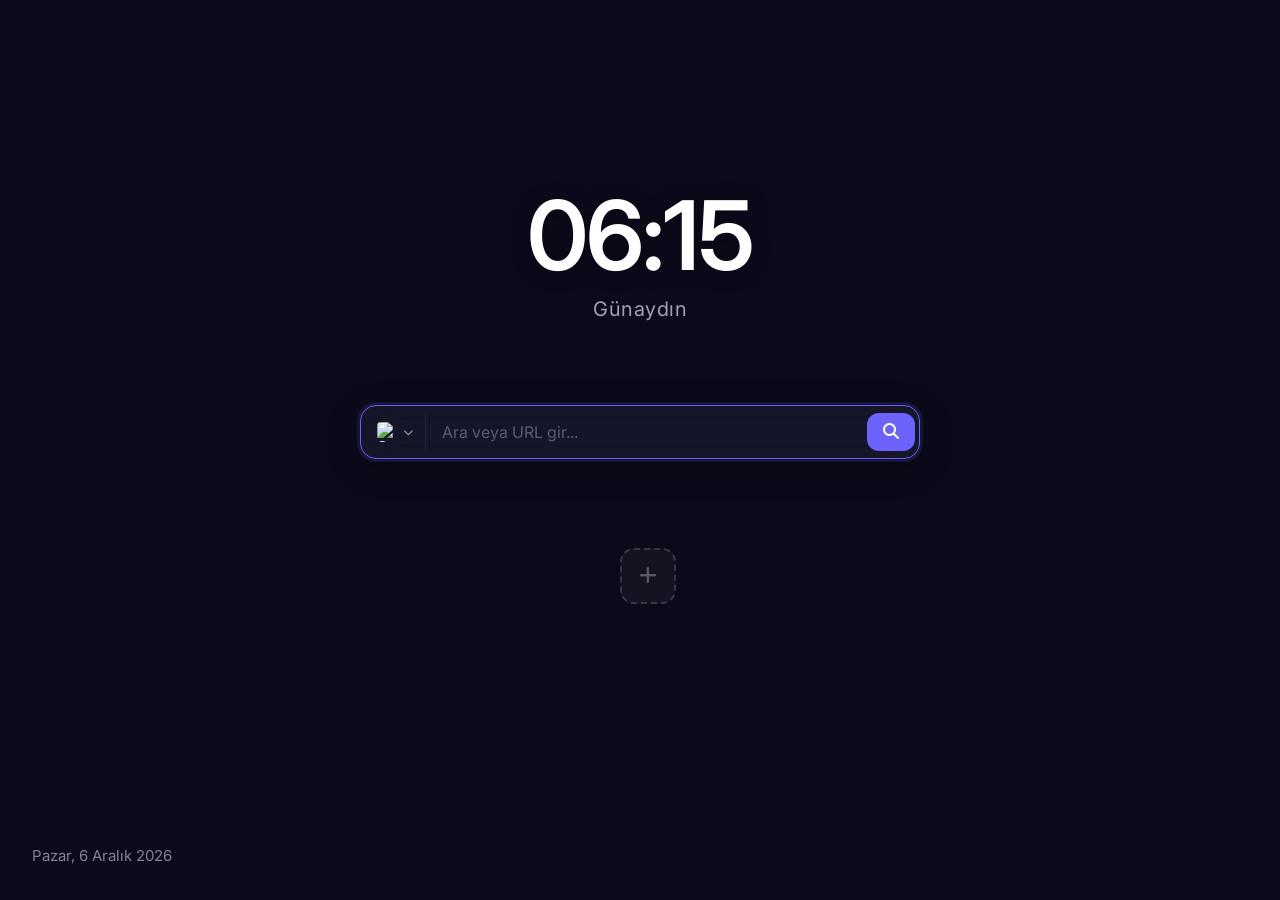
==== commit 5baf7be8: "Add files via upload" ====
--- a/index.html
+++ b/index.html
@@ -12,8 +12,9 @@
     <link rel="stylesheet" href="https://cdnjs.cloudflare.com/ajax/libs/font-awesome/6.5.1/css/all.min.css">
 </head>
 <body>
-    <!-- Background Overlay -->
+    <!-- Background Overlay & Blur Layer -->
     <div id="bg-overlay"></div>
+    <div id="bg-blur-overlay"></div>
 
     <!-- Main Content -->
     <main id="main-content">
@@ -71,7 +72,10 @@
         <div id="date"></div>
     </div>
 
-    <!-- Settings Button (Bottom Right) -->
+    <!-- Right Edge Hover Zone for Settings -->
+    <div id="settings-hover-zone"></div>
+
+    <!-- Settings Button (Right Center) -->
     <button id="settings-btn" title="Özelleştir">
         <i class="fas fa-cog"></i>
     </button>
--- a/css/style.css
+++ b/css/style.css
@@ -52,17 +52,28 @@
 }
 
 /* ========================================
-   Background
+   Background & Blur Layer (No Zoom)
    ======================================== */
 #bg-overlay {
     position: fixed;
-    inset: -20px;
+    inset: 0;
     z-index: 0;
     pointer-events: none;
     background-size: cover;
     background-position: center;
     background-repeat: no-repeat;
-    transition: opacity 0.5s ease, filter 0.3s ease;
+    transition: opacity 0.5s ease;
+    transform: none !important;
+}
+
+#bg-blur-overlay {
+    position: fixed;
+    inset: 0;
+    z-index: 0;
+    pointer-events: none;
+    backdrop-filter: blur(var(--bg-blur, 0px));
+    -webkit-backdrop-filter: blur(var(--bg-blur, 0px));
+    transition: backdrop-filter 0.2s ease, -webkit-backdrop-filter 0.2s ease;
 }
 
 /* ========================================
@@ -408,33 +419,64 @@
 }
 
 /* ========================================
-   Settings Button
-   ======================================== */
+   Settings Hover Zone & Button (Right Center)
+   ======================================== */
+#settings-hover-zone {
+    position: fixed;
+    top: 0;
+    right: 0;
+    width: 90px;
+    height: 100vh;
+    z-index: 40;
+    pointer-events: auto;
+}
+
 #settings-btn {
     position: fixed;
-    bottom: 20px;
-    right: 24px;
-    z-index: 2;
-    width: 44px;
-    height: 44px;
+    top: 50%;
+    right: 20px;
+    z-index: 50;
+    width: 48px;
+    height: 48px;
     border-radius: 50%;
-    background: rgba(255, 255, 255, 0.08);
-    border: 1px solid rgba(255, 255, 255, 0.1);
-    color: rgba(255, 255, 255, 0.6);
-    font-size: 1.1rem;
-    cursor: pointer;
-    backdrop-filter: blur(10px);
-    -webkit-backdrop-filter: blur(10px);
-    transition: all 0.3s ease;
+    background: rgba(22, 22, 38, 0.85);
+    border: 1px solid rgba(255, 255, 255, 0.15);
+    color: rgba(255, 255, 255, 0.8);
+    font-size: 1.25rem;
+    cursor: pointer;
+    backdrop-filter: blur(12px);
+    -webkit-backdrop-filter: blur(12px);
+    box-shadow: 0 4px 20px rgba(0, 0, 0, 0.4);
+    transform: translateY(-50%) translateX(35px) scale(0.9);
+    opacity: 0;
+    pointer-events: none;
+    transition: transform 0.3s cubic-bezier(0.16, 1, 0.3, 1), opacity 0.3s ease, background 0.2s ease, border-color 0.2s ease, box-shadow 0.2s ease;
     display: flex;
     align-items: center;
     justify-content: center;
 }
 
+#settings-hover-zone:hover ~ #settings-btn,
+#settings-btn:hover,
+#settings-btn.visible {
+    opacity: 1;
+    pointer-events: auto;
+    transform: translateY(-50%) translateX(0) scale(1);
+}
+
 #settings-btn:hover {
-    background: rgba(255, 255, 255, 0.15);
+    background: rgba(108, 99, 255, 0.3);
+    border-color: var(--accent-color);
     color: #fff;
-    transform: rotate(45deg);
+    box-shadow: 0 0 25px rgba(108, 99, 255, 0.45);
+}
+
+#settings-btn i {
+    transition: transform 0.4s ease;
+}
+
+#settings-btn:hover i {
+    transform: rotate(60deg);
 }
 
 /* ========================================
@@ -1042,10 +1084,6 @@
     animation: fadeIn 0.6s ease 0.4s both;
 }
 
-#settings-btn {
-    animation: fadeIn 0.6s ease 0.4s both;
-}
-
 /* ========================================
    Responsive
    ======================================== */
